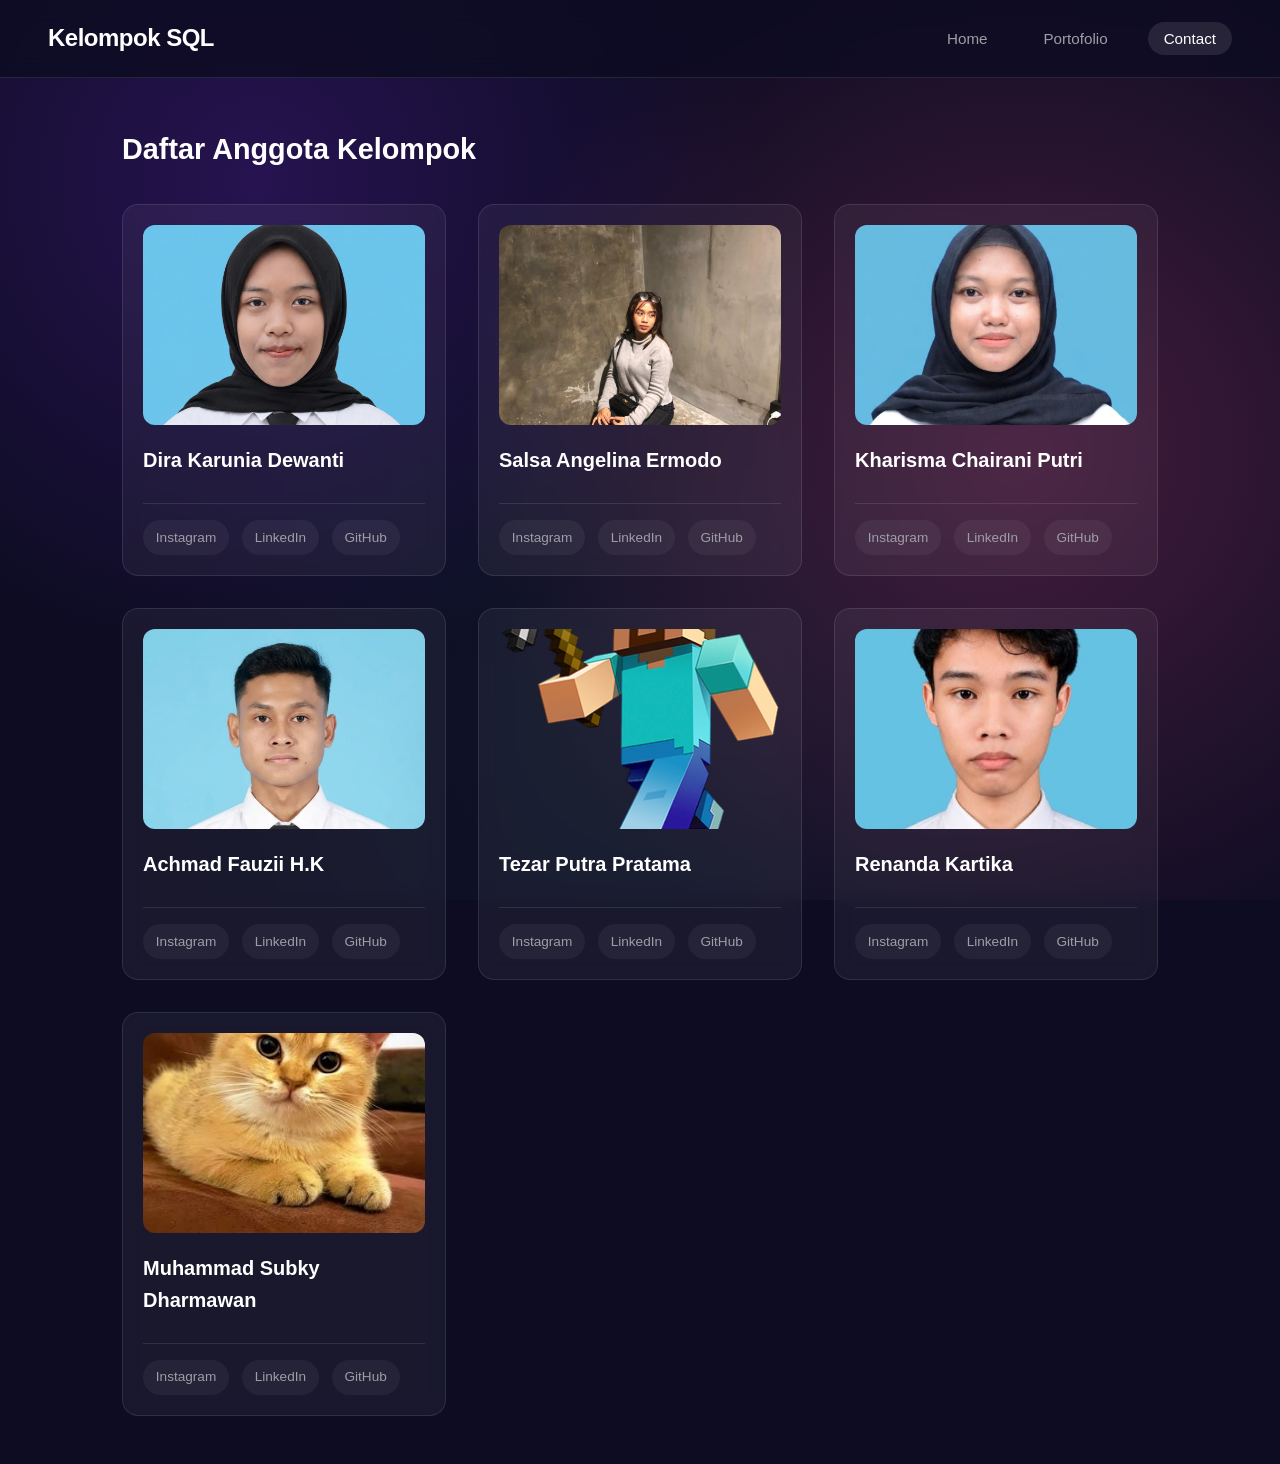
==== contact.html @ 3a5ee62d "pertama" ====
<!DOCTYPE html>
<html lang="id">
<head>
    <meta charset="UTF-8">
    <meta name="viewport" content="width=device-width, initial-scale=1.0">
    <title>Contact & Anggota</title>
    <link rel="stylesheet" href="style.css">
</head>
<body>

    <!-- NAVBAR -->
    <nav class="navbar">
        <div class="logo">Kelompok SQL</div>
        <ul class="nav-links">
            <li><a href="index.html">Home</a></li>
            <li><a href="portofolio.html">Portofolio</a></li>
            <li><a href="contact.html" class="active">Contact</a></li>
        </ul>
    </nav>

    <!-- SEKSI ANGGOTA -->
    <section class="container">
        <h2>Daftar Anggota Kelompok</h2>
        <div class="card-grid">

            <!-- CARA MENGGANTI ATAU MENAMBAHKAN ANGGOTA: -->
            <!-- Copy dari <div class="card member-card"> sampai </div>, ganti nama & link sosial media. -->
            <div class="card member-card">
                <img src="gambar/dira.png" alt="Foto Anggota 1">
                <h3>Dira Karunia Dewanti</h3>
                <div class="social-links">
                    <a href="https://www.instagram.com/diraniadt?igsi=Z2YxaWQ4dTA0dDQx" target="_blank">Instagram</a>
                    <a href="https://www.linkedin.com/in/dira-karunia-dewanti-a68634373/">LinkedIn</a>
                    <a href=" https://github.com/diraniadt">GitHub</a>
                </div>
            </div>

            <div class="card member-card">
                <img src="gambar/salsa.png" alt="Foto Anggota 2">
                <h3>Salsa Angelina Ermodo</h3>
                <div class="social-links">
                    <a href=" https://www.instagram.com/angelinermd?igsi=MXVtZ2h6ZHc1cDNtbg%3D%3D&utm_source=qr">Instagram</a>
                    <a href="https://www.linkedin.com/in/salsa-a-a44894379?utm_source=share_via&utm_content=profile&utm_medium=member_ios
">LinkedIn</a>
                    <a href="https://github.com/salsaermodo678-beep?tab=repositories
7">GitHub</a>
                </div>
            </div>

            <div class="card member-card">
                <img src="gambar/kharisma.png" alt="Foto Anggota 3">
                <h3>Kharisma Chairani Putri</h3>
                <div class="social-links">
                    <a href="https://www.instagram.com/eiryseaa?igsi=aTN6NzAwMTYwa24=
" target="_blank">Instagram</a>
                    <a href="https://www.linkedin.com/in/kharisma-chairani-putri-42841642b/">LinkedIn</a>
                    <a href="https://github.com/kharismachaeraniputri-ux/kharismachaeraniputri-ux">GitHub</a>
                </div>
            </div>

             <div class="card member-card">
                <img src="gambar/fauzii.png" alt="Foto Anggota 4">
                <h3>Achmad Fauzii H.K</h3>
                <div class="social-links">
                    <a href="https://www.instagram.com/fauziihk/" target="_blank">Instagram</a>
                    <a href="https://www.linkedin.com/in/fauzii-hk-64253342b/" target="_blank">LinkedIn</a>
                    <a href="https://github.com/fauziihk-star" target="_blank">GitHub</a>
                </div>
            </div>

             <div class="card member-card">
                <img src="gambar/steve.png" alt="Foto Anggota 5">
                <h3>Tezar Putra Pratama</h3>
                <div class="social-links">
                    <a href="https://www.instagram.com/tzprtma?igsi=MTgwczBwMWcwcWNhZg%3D%3D&utm_source=qr">Instagram</a>
                    <a href="https://www.linkedin.com/in/tezar-putra-pratama-66362342b/">LinkedIn</a>
                    <a href="https://github.com/aangm338-boop">GitHub</a>
                </div>
            </div>

             <div class="card member-card">
                <img src="gambar/renanda.jpeg" alt="Foto Anggota 6">
                <h3>Renanda Kartika</h3>
                <div class="social-links">
                    <a href="https://www.instagram.com/rnndkrtk?igsi=MXVjazd5cmUxZndzdA%3D%3D">Instagram</a>
                    <a href="https://www.linkedin.com/in/reinanda-k-a1968942b?utm_source=share_via&utm_content=profile&utm_medium=member_android
">LinkedIn</a>
                    <a href="https://github.com/reinanda-it">GitHub</a>
                </div>
            </div>

             <div class="card member-card">
                <img src="gambar/kucing.jpg" alt="Foto Anggota 7">
                <h3>Muhammad Subky Dharmawan</h3>
                <div class="social-links">
                    <a href="https://www.instagram.com/sub_qiy?igsi=eTZ0bHdoMnE1bWls&utm_source=qr
">Instagram</a>
                    <a href="https://www.linkedin.com/in/muhammad-subky-dharmawan-15a42842b/">LinkedIn</a>
                    <a href="https://github.com/subqiydharmawan-ops">GitHub</a>
                </div>
            </div>

        </div>
    </section>

    <script src="script.js"></script>
</body>
</html>
---- style.css ----
/* --- RESET & VARIABLES --- */
:root {
    --primary-color: #ea4c89; /* Warna pink khas Dribbble */
    --primary-hover: #e13b7b;
    --bg-dark: #0d0c22;       /* Warna background gelap khas Dribbble */
    --card-bg: rgba(255, 255, 255, 0.05); /* Effect glassmorphism */
    --card-border: rgba(255, 255, 255, 0.1);
    --text-white: #ffffff;
    --text-muted: #9e9ea7;
    --radius-pill: 999px;
    --radius-card: 16px;
}

* {
    margin: 0;
    padding: 0;
    box-sizing: border-box;
    font-family: 'Haas Grot Text R Web', 'Helvetica Neue', Helvetica, Arial, sans-serif;
}

body {
    background-color: var(--bg-dark);
    /* Gradient mesh seperti hero banner Dribbble */
    background-image: 
        radial-gradient(circle at 20% 20%, rgba(76, 29, 149, 0.4) 0%, transparent 40%),
        radial-gradient(circle at 80% 50%, rgba(234, 76, 137, 0.25) 0%, transparent 50%),
        radial-gradient(circle at 50% 80%, rgba(15, 23, 42, 0.8) 0%, transparent 50%);
    background-attachment: fixed;
    color: var(--text-white);
    line-height: 1.6;
    min-height: 100vh;
}

/* --- NAVBAR --- */
.navbar {
    display: flex;
    justify-content: space-between;
    align-items: center;
    background-color: rgba(13, 12, 34, 0.8);
    backdrop-filter: blur(12px);
    padding: 1.2rem 3rem;
    position: sticky;
    top: 0;
    z-index: 100;
    border-bottom: 1px solid var(--card-border);
}

.logo {
    font-size: 1.5rem;
    font-weight: 700;
    color: var(--text-white);
    letter-spacing: -0.5px;
}

.nav-links {
    display: flex;
    list-style: none;
    gap: 1.5rem;
}

.nav-links a {
    text-decoration: none;
    color: var(--text-muted);
    font-weight: 500;
    font-size: 0.95rem;
    padding: 0.5rem 1rem;
    border-radius: var(--radius-pill);
    transition: all 0.2s ease;
}

.nav-links a.active, 
.nav-links a:hover {
    color: var(--text-white);
    background-color: rgba(255, 255, 255, 0.1);
}

/* --- HERO SECTION --- */
.hero {
    display: flex;
    justify-content: space-between;
    align-items: center;
    padding: 6rem 2rem;
    max-width: 1100px;
    margin: 0 auto;
}

.hero-text {
    flex: 1;
    padding-right: 3rem;
}

.hero-text h1 {
    font-size: 3rem;
    line-height: 1.15;
    margin-bottom: 1.2rem;
    color: var(--text-white);
    font-weight: 700;
}

.hero-text p {
    font-size: 1.15rem;
    margin-bottom: 2rem;
    color: var(--text-muted);
}

.btn {
    display: inline-block;
    padding: 0.85rem 1.8rem;
    background-color: var(--primary-color);
    color: #ffffff;
    text-decoration: none;
    border-radius: var(--radius-pill);
    font-weight: 600;
    box-shadow: 0 4px 14px rgba(234, 76, 137, 0.4);
    transition: all 0.2s ease;
}

.btn:hover {
    background-color: var(--primary-hover);
    transform: translateY(-2px);
    box-shadow: 0 6px 20px rgba(234, 76, 137, 0.6);
}

.hero-image {
    flex: 1;
    text-align: center;
}

.hero-image img {
    max-width: 100%;
    height: auto;
    border-radius: var(--radius-card);
    border: 1px solid var(--card-border);
    box-shadow: 0 20px 40px rgba(0, 0, 0, 0.5);
}

/* --- CONTAINER & CARDS --- */
.container {
    max-width: 1100px;
    margin: 3rem auto;
    padding: 0 2rem;
}

.container h2 {
    margin-bottom: 2rem;
    font-size: 1.8rem;
    color: var(--text-white);
    font-weight: 700;
}

/* DESKTOP LAYOUT (Horizontal Grid) */
.card-grid {
    display: grid;
    grid-template-columns: repeat(auto-fit, minmax(300px, 1fr));
    gap: 2rem;
}

.card {
    background: var(--card-bg);
    backdrop-filter: blur(10px);
    border: 1px solid var(--card-border);
    border-radius: var(--radius-card);
    padding: 1.25rem;
    display: flex;
    flex-direction: column;
    justify-content: space-between;
    transition: all 0.3s ease;
}

.card:hover {
    transform: translateY(-6px);
    border-color: rgba(234, 76, 137, 0.5);
    box-shadow: 0 12px 30px rgba(0, 0, 0, 0.4);
}

.card img {
    width: 100%;
    height: 200px;
    object-fit: cover;
    border-radius: calc(var(--radius-card) - 4px);
    margin-bottom: 1.2rem;
}

.card h3 {
    margin-bottom: 0.5rem;
    font-size: 1.25rem;
    color: var(--text-white);
}

.card p {
    font-size: 0.95rem;
    color: var(--text-muted);
    margin-bottom: 1.2rem;
}

.card-link {
    display: inline-block;
    margin-top: auto;
    color: var(--primary-color);
    text-decoration: none;
    font-weight: 600;
    transition: color 0.2s ease;
}

.card-link:hover {
    color: #ff76a8;
}

.social-links {
    margin-top: 1.2rem;
    display: flex;
    gap: 0.8rem;
    border-top: 1px solid var(--card-border);
    padding-top: 1rem;
}

.social-links a {
    color: var(--text-muted);
    text-decoration: none;
    font-size: 0.85rem;
    padding: 0.4rem 0.8rem;
    border-radius: var(--radius-pill);
    background: rgba(255, 255, 255, 0.05);
    transition: all 0.2s ease;
}

.social-links a:hover {
    color: var(--text-white);
    background: var(--primary-color);
}

/* --- MOBILE RESPONSIVE --- */
@media screen and (max-width: 768px) {
    .navbar {
        padding: 1rem 1.5rem;
        flex-direction: column;
        align-items: flex-start;
        gap: 1rem;
    }

    .nav-links {
        width: 100%;
        gap: 0.5rem;
        justify-content: flex-start;
    }

    .hero {
        flex-direction: column;
        text-align: center;
        padding: 3rem 1.5rem;
    }

    .hero-text {
        padding-right: 0;
        margin-bottom: 2.5rem;
    }

    .hero-text h1 {
        font-size: 2.2rem;
    }

    .card-grid {
        grid-template-columns: 1fr;
    }
}
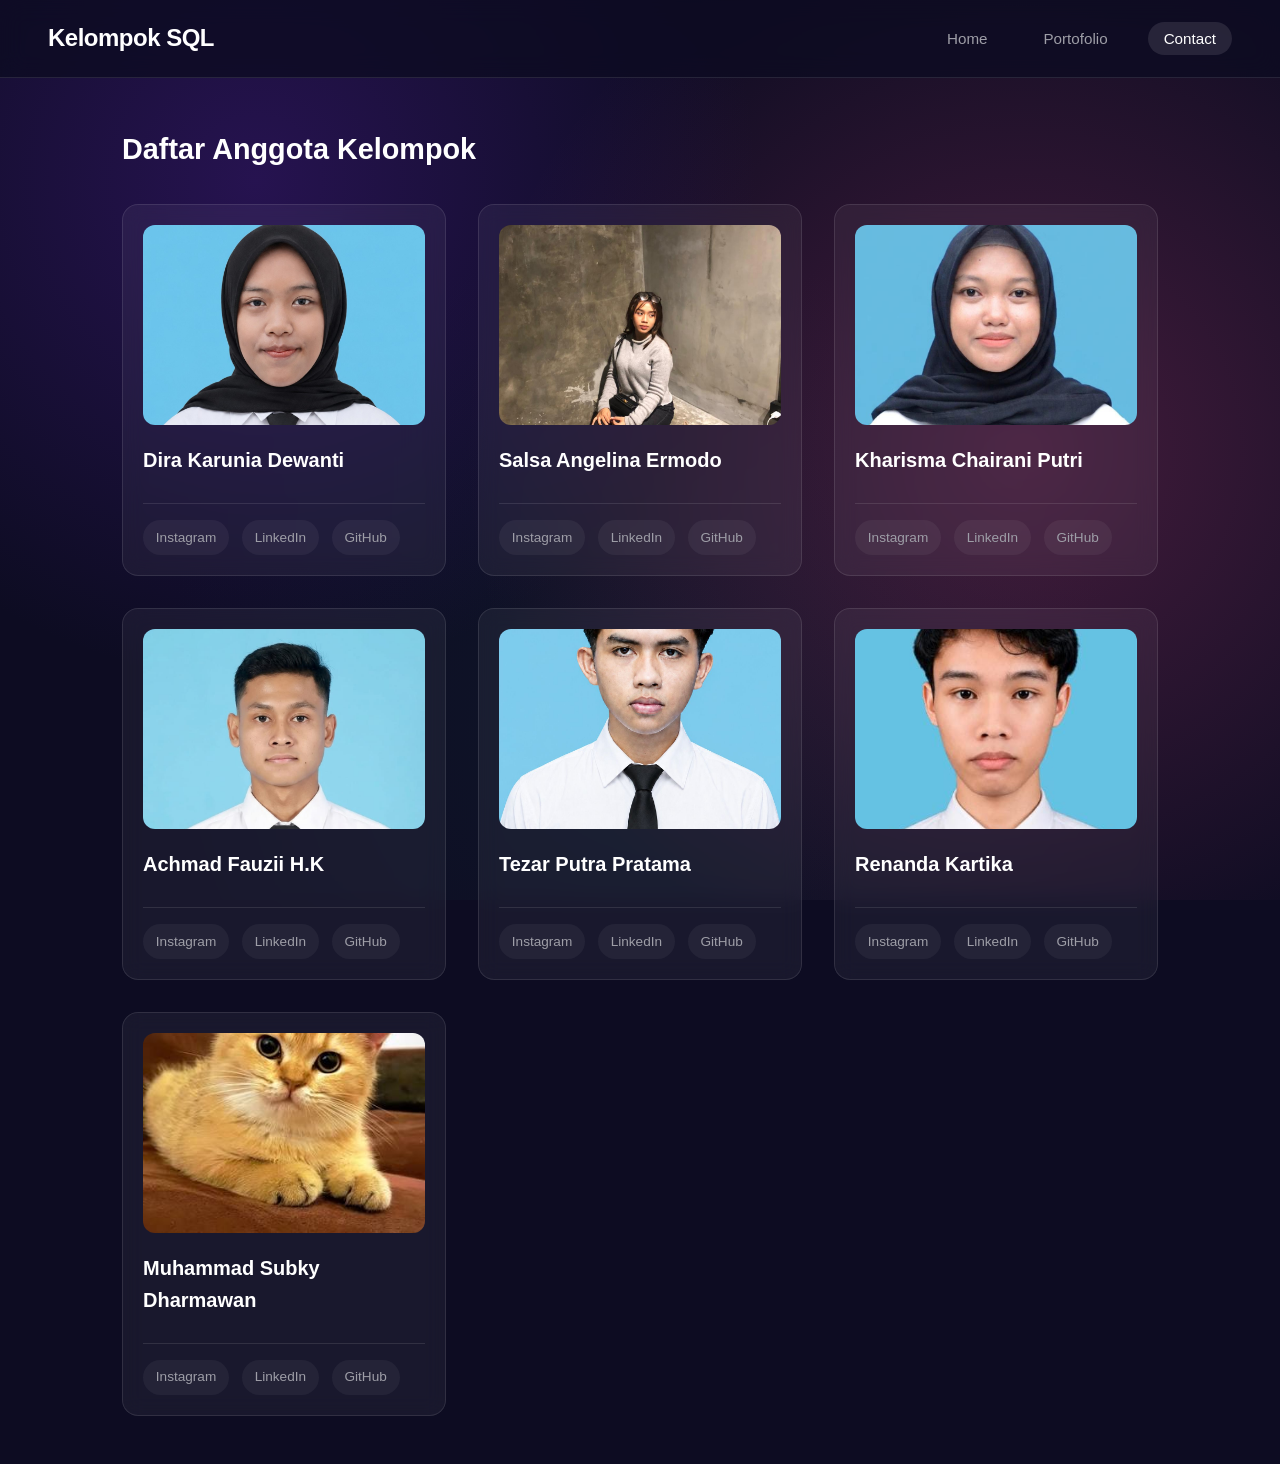
==== commit ec93d252: "bb" ====
--- a/contact.html
+++ b/contact.html
@@ -69,7 +69,7 @@
             </div>
 
              <div class="card member-card">
-                <img src="gambar/steve.png" alt="Foto Anggota 5">
+                <img src="gambar/tezar.jpeg" alt="Foto Anggota 5">
                 <h3>Tezar Putra Pratama</h3>
                 <div class="social-links">
                     <a href="https://www.instagram.com/tzprtma?igsi=MTgwczBwMWcwcWNhZg%3D%3D&utm_source=qr">Instagram</a>
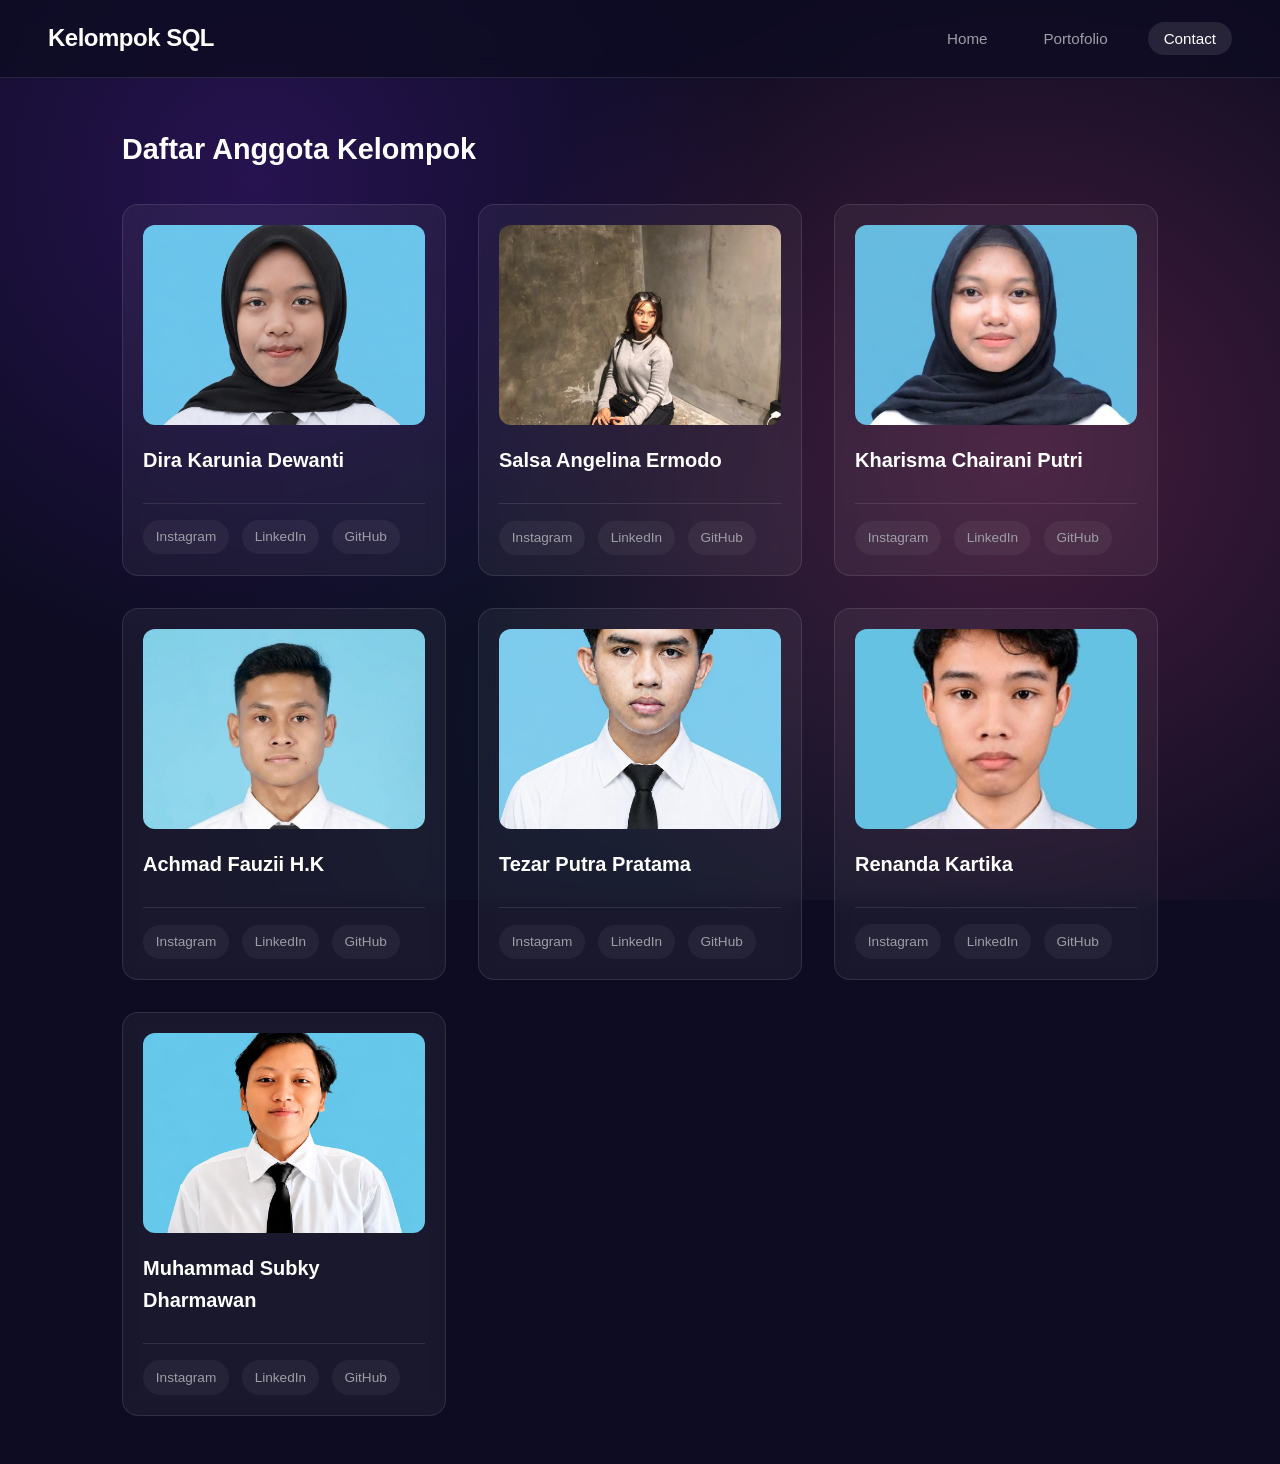
==== commit 5adc2e3f: "yes" ====
--- a/contact.html
+++ b/contact.html
@@ -90,7 +90,7 @@
             </div>
 
              <div class="card member-card">
-                <img src="gambar/kucing.jpg" alt="Foto Anggota 7">
+                <img src="gambar/subky.jpeg" alt="Foto Anggota 7">
                 <h3>Muhammad Subky Dharmawan</h3>
                 <div class="social-links">
                     <a href="https://www.instagram.com/sub_qiy?igsi=eTZ0bHdoMnE1bWls&utm_source=qr
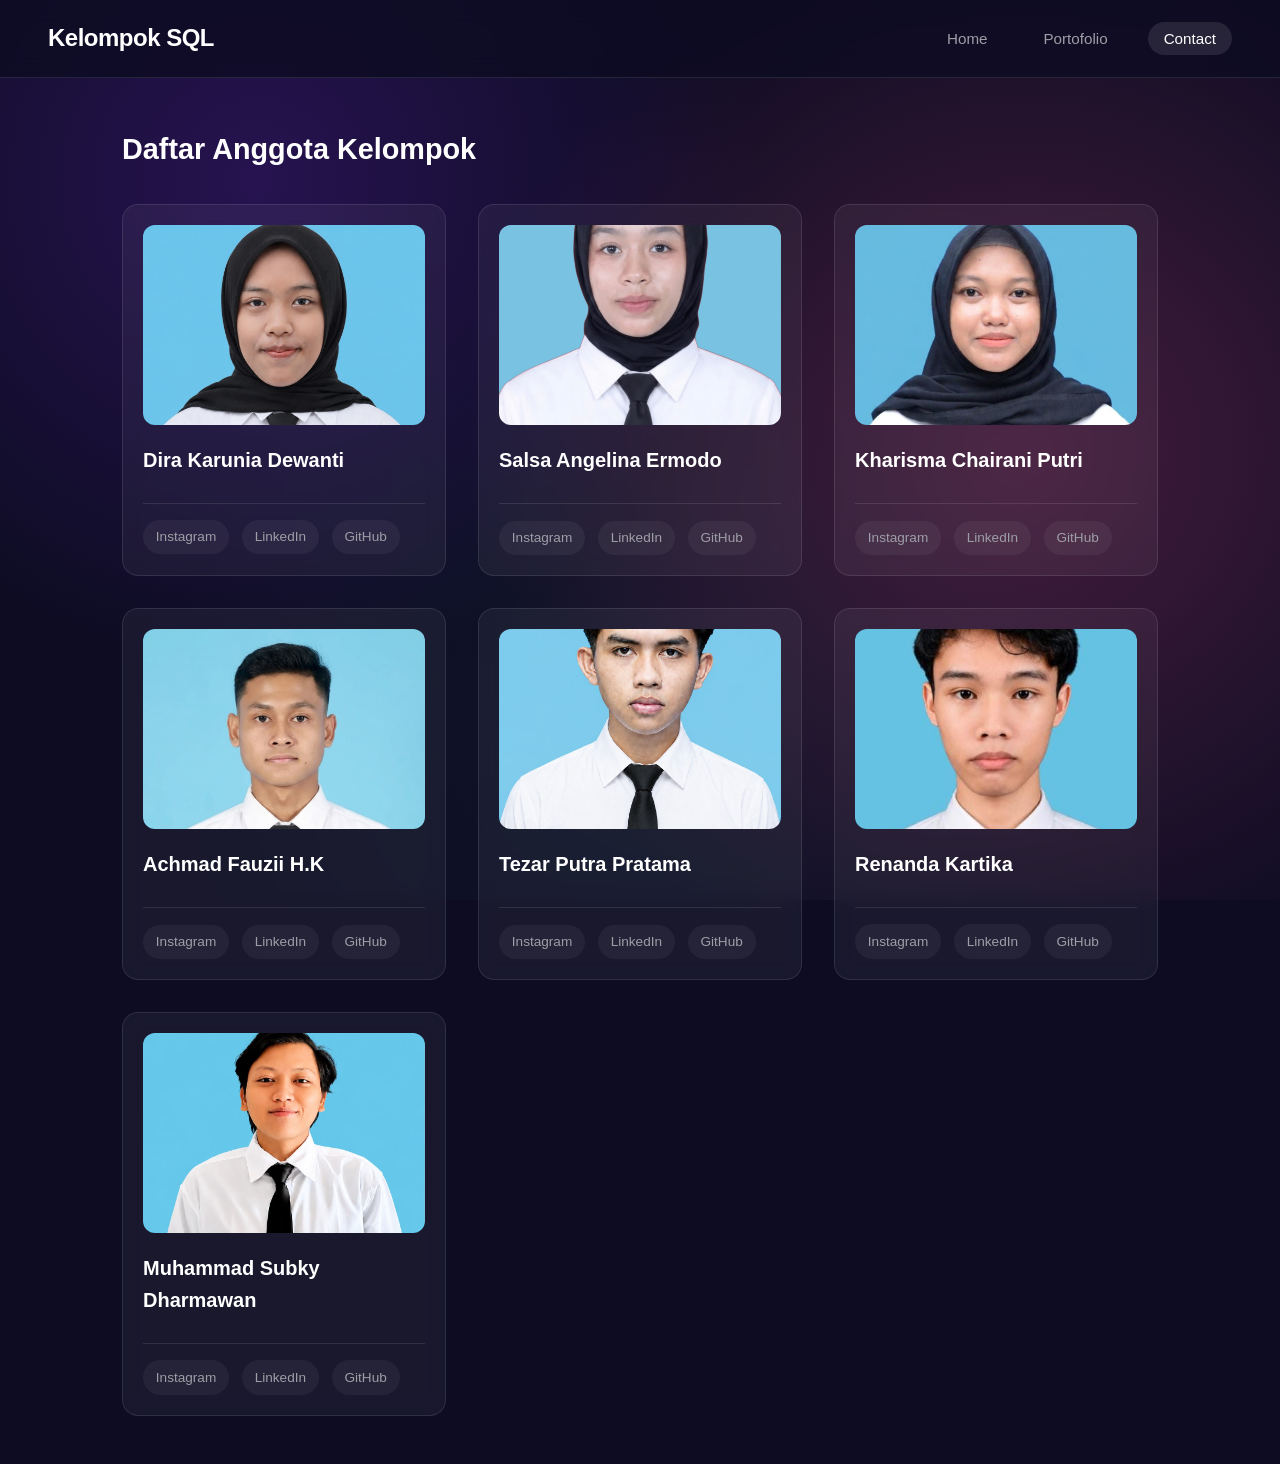
==== commit d7692af7: "profil salsa" ====
--- a/contact.html
+++ b/contact.html
@@ -36,7 +36,7 @@
             </div>
 
             <div class="card member-card">
-                <img src="gambar/salsa.png" alt="Foto Anggota 2">
+                <img src="gambar/salsa.jpg" alt="Foto Anggota 2">
                 <h3>Salsa Angelina Ermodo</h3>
                 <div class="social-links">
                     <a href=" https://www.instagram.com/angelinermd?igsi=MXVtZ2h6ZHc1cDNtbg%3D%3D&utm_source=qr">Instagram</a>
--- a/style.css
+++ b/style.css
@@ -206,6 +206,65 @@
     color: #ff76a8;
 }
 
+.modal-open {
+    overflow: hidden;
+}
+
+.certificate-modal {
+    position: fixed;
+    inset: 0;
+    z-index: 200;
+    display: grid;
+    place-items: center;
+    padding: 1.5rem;
+    background: rgba(0, 0, 0, 0.82);
+}
+
+.certificate-modal[hidden] {
+    display: none;
+}
+
+.certificate-modal-content {
+    position: relative;
+    width: min(900px, 100%);
+    max-height: 95vh;
+    overflow: auto;
+    padding: 2.5rem 1.5rem 1.5rem;
+    background: #17152f;
+    border: 1px solid var(--card-border);
+    border-radius: var(--radius-card);
+    text-align: center;
+}
+
+.certificate-modal-content h2 {
+    margin-bottom: 1rem;
+    font-size: 1.4rem;
+}
+
+.certificate-modal-content img {
+    display: block;
+    width: 100%;
+    height: auto;
+    max-height: 75vh;
+    object-fit: contain;
+}
+
+.modal-close {
+    position: absolute;
+    top: 0.5rem;
+    right: 0.8rem;
+    border: 0;
+    background: transparent;
+    color: var(--text-white);
+    font-size: 2rem;
+    line-height: 1;
+    cursor: pointer;
+}
+
+.modal-close:hover {
+    color: var(--primary-color);
+}
+
 .social-links {
     margin-top: 1.2rem;
     display: flex;
